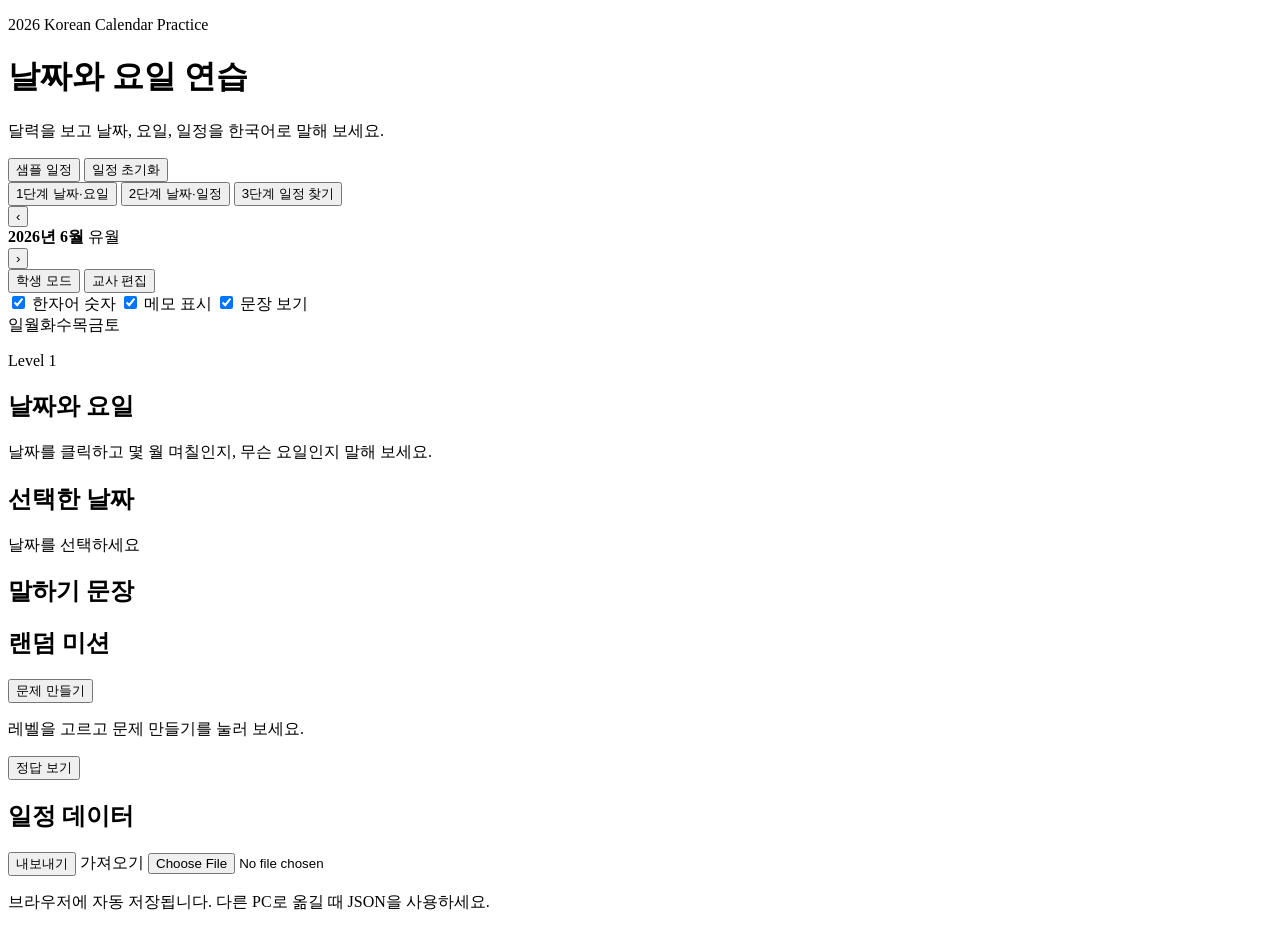
==== calendar-game.html @ 0b970871 "Add files via upload" ====
<!DOCTYPE html>
<html lang="ko">
<head>
  <meta charset="UTF-8" />
  <meta name="viewport" content="width=device-width, initial-scale=1.0" />
  <title>2026 한국어 일정 달력</title>
  <link rel="stylesheet" href="assets/css/calendar-game.css" />
</head>
<body>
  <div class="app-shell">
    <header class="app-header">
      <div>
        <p class="eyebrow">2026 Korean Calendar Practice</p>
        <h1>날짜와 요일 연습</h1>
        <p class="subtitle">달력을 보고 날짜, 요일, 일정을 한국어로 말해 보세요.</p>
      </div>
      <div class="header-actions">
        <button type="button" class="ghost-btn" id="loadSampleBtn">샘플 일정</button>
        <button type="button" class="danger-ghost-btn" id="clearNotesBtn">일정 초기화</button>
      </div>
    </header>

    <main class="layout-grid">
      <section class="calendar-panel" aria-label="2026년 달력">
        <div class="level-tabs" role="tablist" aria-label="레벨 선택">
          <button type="button" class="level-btn active" data-level="1">1단계 날짜·요일</button>
          <button type="button" class="level-btn" data-level="2">2단계 날짜·일정</button>
          <button type="button" class="level-btn" data-level="3">3단계 일정 찾기</button>
        </div>

        <div class="toolbar">
          <div class="month-controls">
            <button type="button" class="nav-btn" id="prevMonthBtn" aria-label="이전 달">‹</button>
            <div class="month-title">
              <strong id="monthLabel">2026년 6월</strong>
              <span id="monthReading">유월</span>
            </div>
            <button type="button" class="nav-btn" id="nextMonthBtn" aria-label="다음 달">›</button>
          </div>

          <div class="mode-controls">
            <button type="button" class="toggle-btn active" id="studentModeBtn">학생 모드</button>
            <button type="button" class="toggle-btn" id="teacherModeBtn">교사 편집</button>
          </div>
        </div>

        <div class="option-row" aria-label="보기 옵션">
          <label class="switch-label">
            <input type="checkbox" id="showReadingToggle" checked />
            <span>한자어 숫자</span>
          </label>
          <label class="switch-label">
            <input type="checkbox" id="showMemoToggle" checked />
            <span>메모 표시</span>
          </label>
          <label class="switch-label">
            <input type="checkbox" id="showAnswerToggle" checked />
            <span>문장 보기</span>
          </label>
        </div>

        <div class="weekday-row" aria-hidden="true">
          <span>일</span><span>월</span><span>화</span><span>수</span><span>목</span><span>금</span><span>토</span>
        </div>

        <div class="calendar-grid" id="calendarGrid"></div>
      </section>

      <aside class="side-panel" aria-label="연습 패널">
        <section class="info-card">
          <p class="panel-kicker" id="levelKicker">Level 1</p>
          <h2 id="levelTitle">날짜와 요일</h2>
          <p id="levelDescription">날짜를 클릭하고 몇 월 며칠인지, 무슨 요일인지 말해 보세요.</p>
        </section>

        <section class="selected-card">
          <h2>선택한 날짜</h2>
          <div class="date-big" id="selectedDateLabel">날짜를 선택하세요</div>
          <div class="date-reading" id="selectedDateReading"></div>
          <div class="note-view" id="selectedNoteView"></div>
        </section>

        <section class="sentence-card" id="sentenceCard">
          <h2>말하기 문장</h2>
          <div class="sentence-list" id="sentenceList"></div>
        </section>

        <section class="quiz-card">
          <div class="quiz-header">
            <h2>랜덤 미션</h2>
            <button type="button" class="primary-btn" id="randomQuizBtn">문제 만들기</button>
          </div>
          <div class="quiz-box" id="quizBox">
            <p class="muted">레벨을 고르고 문제 만들기를 눌러 보세요.</p>
          </div>
          <button type="button" class="answer-btn hidden" id="showQuizAnswerBtn">정답 보기</button>
          <div class="quiz-answer hidden" id="quizAnswer"></div>
        </section>

        <section class="data-card">
          <h2>일정 데이터</h2>
          <div class="data-actions">
            <button type="button" class="ghost-btn" id="exportBtn">내보내기</button>
            <label class="file-label">
              가져오기
              <input type="file" id="importInput" accept="application/json" />
            </label>
          </div>
          <p class="muted small">브라우저에 자동 저장됩니다. 다른 PC로 옮길 때 JSON을 사용하세요.</p>
        </section>
      </aside>
    </main>
  </div>

  <dialog class="note-dialog" id="noteDialog">
    <form method="dialog" class="note-form" id="noteForm">
      <div class="dialog-header">
        <div>
          <p class="panel-kicker">교사 편집</p>
          <h2 id="dialogDateLabel">일정 편집</h2>
        </div>
        <button type="button" class="icon-btn" id="closeDialogBtn" aria-label="닫기">×</button>
      </div>

      <label>
        달력에 짧게 보일 말
        <input type="text" id="shortMemoInput" placeholder="예: 학교, 병원, 친구" maxlength="12" />
      </label>

      <label>
        학생이 말할 문장
        <input type="text" id="memoInput" placeholder="예: 학교에 가요" maxlength="40" />
      </label>

      <label>
        아이콘
        <select id="iconInput">
          <option value="">없음</option>
          <option value="🏫">🏫 학교</option>
          <option value="🏢">🏢 회사</option>
          <option value="🏥">🏥 병원</option>
          <option value="🛒">🛒 마트</option>
          <option value="🎬">🎬 영화</option>
          <option value="👥">👥 친구</option>
          <option value="📚">📚 수업</option>
          <option value="✈️">✈️ 여행</option>
          <option value="☕">☕ 카페</option>
          <option value="🏠">🏠 집</option>
        </select>
      </label>

      <div class="dialog-actions">
        <button type="button" class="danger-ghost-btn" id="deleteNoteBtn">삭제</button>
        <div class="spacer"></div>
        <button type="button" class="ghost-btn" id="cancelDialogBtn">취소</button>
        <button type="submit" class="primary-btn">저장</button>
      </div>
    </form>
  </dialog>

  <script src="assets/js/calendar-game.js"></script>
</body>
</html>
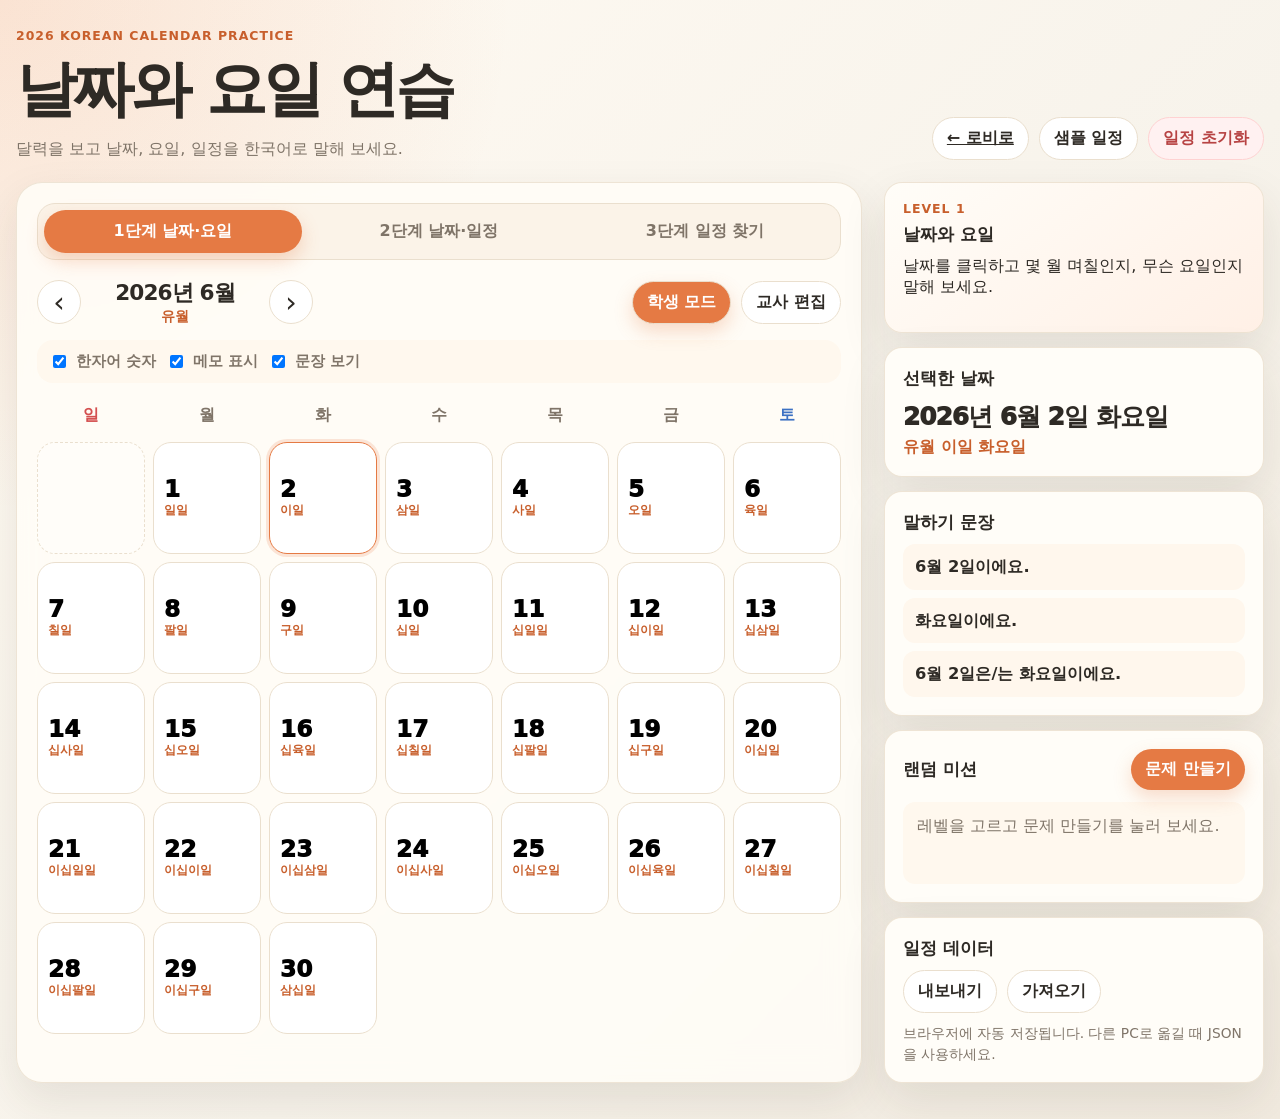
==== commit bcf718ea: "Update calendar-game.html" ====
--- a/calendar-game.html
+++ b/calendar-game.html
@@ -15,6 +15,7 @@
         <p class="subtitle">달력을 보고 날짜, 요일, 일정을 한국어로 말해 보세요.</p>
       </div>
       <div class="header-actions">
+        <a class="ghost-btn lobby-link" href="index.html">← 로비로</a>
         <button type="button" class="ghost-btn" id="loadSampleBtn">샘플 일정</button>
         <button type="button" class="danger-ghost-btn" id="clearNotesBtn">일정 초기화</button>
       </div>
--- a/assets/css/calendar-game.css
+++ b/assets/css/calendar-game.css
@@ -0,0 +1,650 @@
+:root {
+  --bg: #f7f3eb;
+  --panel: #fffdf8;
+  --panel-strong: #ffffff;
+  --ink: #2e2a25;
+  --muted: #7f7468;
+  --line: #eadfce;
+  --accent: #e57a44;
+  --accent-dark: #c85f2c;
+  --accent-soft: #fff0e6;
+  --blue-soft: #edf4ff;
+  --green-soft: #eff9ef;
+  --red-soft: #fff1f1;
+  --shadow: 0 18px 45px rgba(58, 45, 30, 0.1);
+  --radius-lg: 26px;
+  --radius-md: 18px;
+  --radius-sm: 12px;
+  --font: system-ui, -apple-system, BlinkMacSystemFont, "Segoe UI", sans-serif;
+}
+
+* {
+  box-sizing: border-box;
+}
+
+body {
+  margin: 0;
+  min-height: 100vh;
+  color: var(--ink);
+  font-family: var(--font);
+  background:
+    radial-gradient(circle at top left, rgba(229, 122, 68, 0.18), transparent 32rem),
+    linear-gradient(135deg, #fffaf2 0%, var(--bg) 58%, #f1eadf 100%);
+}
+
+button,
+input,
+select {
+  font: inherit;
+}
+
+button {
+  cursor: pointer;
+}
+
+.app-shell {
+  width: min(1440px, calc(100% - 32px));
+  margin: 0 auto;
+  padding: 28px 0 36px;
+}
+
+.app-header {
+  display: flex;
+  align-items: flex-end;
+  justify-content: space-between;
+  gap: 20px;
+  margin-bottom: 22px;
+}
+
+.eyebrow,
+.panel-kicker {
+  margin: 0 0 6px;
+  color: var(--accent-dark);
+  font-size: 0.78rem;
+  font-weight: 800;
+  letter-spacing: 0.08em;
+  text-transform: uppercase;
+}
+
+h1,
+h2,
+p {
+  margin-top: 0;
+}
+
+h1 {
+  margin-bottom: 8px;
+  font-size: clamp(2rem, 5vw, 3.8rem);
+  letter-spacing: -0.06em;
+}
+
+h2 {
+  margin-bottom: 10px;
+  font-size: 1.08rem;
+}
+
+.subtitle {
+  margin-bottom: 0;
+  color: var(--muted);
+  font-size: 1rem;
+}
+
+.header-actions,
+.data-actions,
+.dialog-actions,
+.mode-controls,
+.month-controls,
+.option-row,
+.quiz-header {
+  display: flex;
+  align-items: center;
+  gap: 10px;
+}
+
+.layout-grid {
+  display: grid;
+  grid-template-columns: minmax(0, 1fr) 380px;
+  gap: 22px;
+}
+
+.calendar-panel,
+.side-panel > section {
+  background: rgba(255, 253, 248, 0.88);
+  border: 1px solid rgba(234, 223, 206, 0.8);
+  box-shadow: var(--shadow);
+  backdrop-filter: blur(16px);
+}
+
+.calendar-panel {
+  padding: 20px;
+  border-radius: var(--radius-lg);
+}
+
+.side-panel {
+  display: flex;
+  flex-direction: column;
+  gap: 14px;
+}
+
+.side-panel > section {
+  padding: 18px;
+  border-radius: var(--radius-md);
+}
+
+.level-tabs {
+  display: grid;
+  grid-template-columns: repeat(3, 1fr);
+  gap: 8px;
+  margin-bottom: 18px;
+  padding: 6px;
+  border: 1px solid var(--line);
+  border-radius: 18px;
+  background: #fbf3e8;
+}
+
+.level-btn,
+.toggle-btn,
+.ghost-btn,
+.danger-ghost-btn,
+.primary-btn,
+.answer-btn,
+.file-label,
+.nav-btn,
+.icon-btn {
+  border: 0;
+  border-radius: 999px;
+  transition: transform 0.15s ease, background 0.15s ease, box-shadow 0.15s ease;
+}
+
+.level-btn {
+  padding: 11px 12px;
+  color: var(--muted);
+  background: transparent;
+  font-weight: 800;
+}
+
+.level-btn.active {
+  color: #fff;
+  background: var(--accent);
+  box-shadow: 0 8px 18px rgba(229, 122, 68, 0.28);
+}
+
+.toolbar {
+  display: flex;
+  align-items: center;
+  justify-content: space-between;
+  gap: 16px;
+  margin-bottom: 14px;
+}
+
+.month-controls {
+  min-width: 320px;
+}
+
+.nav-btn {
+  width: 44px;
+  height: 44px;
+  color: var(--ink);
+  background: #fff;
+  border: 1px solid var(--line);
+  font-size: 1.8rem;
+  line-height: 1;
+}
+
+.nav-btn:disabled {
+  cursor: not-allowed;
+  opacity: 0.35;
+}
+
+.month-title {
+  min-width: 168px;
+  text-align: center;
+}
+
+.month-title strong {
+  display: block;
+  font-size: 1.35rem;
+  letter-spacing: -0.04em;
+}
+
+.month-title span {
+  display: block;
+  color: var(--accent-dark);
+  font-size: 0.88rem;
+  font-weight: 800;
+}
+
+.toggle-btn,
+.ghost-btn,
+.danger-ghost-btn,
+.primary-btn,
+.answer-btn,
+.file-label {
+  padding: 10px 14px;
+  font-weight: 800;
+}
+
+.toggle-btn,
+.ghost-btn,
+.file-label {
+  color: var(--ink);
+  background: #fff;
+  border: 1px solid var(--line);
+}
+
+.toggle-btn.active,
+.primary-btn,
+.answer-btn {
+  color: #fff;
+  background: var(--accent);
+  box-shadow: 0 8px 18px rgba(229, 122, 68, 0.25);
+}
+
+.danger-ghost-btn {
+  color: #b74343;
+  background: var(--red-soft);
+  border: 1px solid #ffd2d2;
+}
+
+button:hover:not(:disabled),
+.file-label:hover {
+  transform: translateY(-1px);
+}
+
+.option-row {
+  flex-wrap: wrap;
+  margin-bottom: 14px;
+  padding: 12px;
+  border-radius: 16px;
+  background: #fff8ee;
+}
+
+.switch-label {
+  display: inline-flex;
+  align-items: center;
+  gap: 7px;
+  color: var(--muted);
+  font-size: 0.92rem;
+  font-weight: 800;
+}
+
+.weekday-row,
+.calendar-grid {
+  display: grid;
+  grid-template-columns: repeat(7, minmax(0, 1fr));
+  gap: 8px;
+}
+
+.weekday-row {
+  margin-bottom: 8px;
+}
+
+.weekday-row span {
+  padding: 8px 0;
+  color: var(--muted);
+  text-align: center;
+  font-weight: 900;
+}
+
+.weekday-row span:first-child {
+  color: #d45050;
+}
+
+.weekday-row span:last-child {
+  color: #3d71c3;
+}
+
+.day-cell {
+  position: relative;
+  min-height: 112px;
+  padding: 10px;
+  border: 1px solid var(--line);
+  border-radius: 18px;
+  background: var(--panel-strong);
+  text-align: left;
+  overflow: hidden;
+}
+
+.day-cell.empty {
+  background: rgba(255, 255, 255, 0.35);
+  border-style: dashed;
+  pointer-events: none;
+}
+
+.day-cell.selected {
+  border-color: var(--accent);
+  box-shadow: 0 0 0 3px rgba(229, 122, 68, 0.18);
+}
+
+.day-cell.has-note {
+  background: linear-gradient(180deg, #ffffff 0%, #fff8ef 100%);
+}
+
+.day-cell.today {
+  border-color: #68a96f;
+}
+
+.day-cell.today::after {
+  content: "오늘";
+  position: absolute;
+  top: 8px;
+  right: 8px;
+  padding: 3px 7px;
+  border-radius: 999px;
+  color: #287334;
+  background: var(--green-soft);
+  font-size: 0.72rem;
+  font-weight: 900;
+}
+
+.day-top {
+  display: flex;
+  flex-direction: column;
+  gap: 2px;
+}
+
+.day-number {
+  font-size: 1.45rem;
+  font-weight: 950;
+  line-height: 1;
+}
+
+.day-reading-small {
+  min-height: 1rem;
+  color: var(--accent-dark);
+  font-size: 0.78rem;
+  font-weight: 900;
+}
+
+.note-chip {
+  display: inline-flex;
+  align-items: center;
+  max-width: 100%;
+  gap: 4px;
+  margin-top: 16px;
+  padding: 6px 8px;
+  border-radius: 999px;
+  color: #52331e;
+  background: var(--accent-soft);
+  font-size: 0.84rem;
+  font-weight: 900;
+  white-space: nowrap;
+  overflow: hidden;
+  text-overflow: ellipsis;
+}
+
+.note-chip.icon-only {
+  width: 36px;
+  height: 36px;
+  justify-content: center;
+  border-radius: 50%;
+  font-size: 1.15rem;
+}
+
+.teacher-mode .day-cell:not(.empty) {
+  outline: 2px dashed transparent;
+}
+
+.teacher-mode .day-cell:not(.empty):hover {
+  outline-color: rgba(229, 122, 68, 0.45);
+}
+
+.info-card {
+  background: linear-gradient(145deg, #fffdf8 0%, #fff0e6 100%) !important;
+}
+
+.selected-card,
+.sentence-card,
+.quiz-card,
+.data-card {
+  background: var(--panel) !important;
+}
+
+.date-big {
+  font-size: 1.55rem;
+  font-weight: 950;
+  letter-spacing: -0.04em;
+}
+
+.date-reading {
+  margin-top: 4px;
+  color: var(--accent-dark);
+  font-weight: 900;
+}
+
+.note-view {
+  margin-top: 12px;
+  padding: 12px;
+  border-radius: var(--radius-sm);
+  background: var(--blue-soft);
+  color: #314768;
+  font-weight: 850;
+}
+
+.note-view:empty {
+  display: none;
+}
+
+.sentence-list {
+  display: flex;
+  flex-direction: column;
+  gap: 8px;
+}
+
+.sentence-item {
+  padding: 11px 12px;
+  border-radius: var(--radius-sm);
+  background: #fff7ed;
+  font-size: 1.02rem;
+  font-weight: 850;
+  line-height: 1.45;
+}
+
+.sentence-card.hidden-by-toggle .sentence-list {
+  display: none;
+}
+
+.quiz-header {
+  justify-content: space-between;
+  margin-bottom: 12px;
+}
+
+.quiz-header h2 {
+  margin-bottom: 0;
+}
+
+.quiz-box {
+  min-height: 82px;
+  padding: 14px;
+  border-radius: var(--radius-sm);
+  background: #fff8ee;
+}
+
+.quiz-question {
+  margin-bottom: 6px;
+  font-size: 1.08rem;
+  font-weight: 950;
+  line-height: 1.45;
+}
+
+.quiz-hint {
+  margin-bottom: 0;
+  color: var(--muted);
+  font-size: 0.9rem;
+}
+
+.quiz-answer {
+  margin-top: 10px;
+  padding: 12px;
+  border-radius: var(--radius-sm);
+  color: #2f6837;
+  background: var(--green-soft);
+  font-weight: 900;
+  line-height: 1.5;
+}
+
+.answer-btn {
+  width: 100%;
+  margin-top: 10px;
+}
+
+.muted {
+  color: var(--muted);
+}
+
+.small {
+  margin: 10px 0 0;
+  font-size: 0.86rem;
+  line-height: 1.5;
+}
+
+.file-label {
+  position: relative;
+  display: inline-flex;
+  overflow: hidden;
+}
+
+.file-label input {
+  position: absolute;
+  inset: 0;
+  opacity: 0;
+  cursor: pointer;
+}
+
+.note-dialog {
+  width: min(560px, calc(100% - 28px));
+  padding: 0;
+  border: 0;
+  border-radius: 24px;
+  box-shadow: 0 30px 80px rgba(0, 0, 0, 0.25);
+}
+
+.note-dialog::backdrop {
+  background: rgba(31, 25, 18, 0.45);
+  backdrop-filter: blur(3px);
+}
+
+.note-form {
+  display: flex;
+  flex-direction: column;
+  gap: 14px;
+  padding: 22px;
+  background: var(--panel);
+}
+
+.dialog-header {
+  display: flex;
+  justify-content: space-between;
+  gap: 14px;
+}
+
+.dialog-header h2 {
+  margin-bottom: 0;
+  font-size: 1.45rem;
+}
+
+.icon-btn {
+  width: 38px;
+  height: 38px;
+  background: #fff;
+  border: 1px solid var(--line);
+  font-size: 1.4rem;
+  line-height: 1;
+}
+
+.note-form label {
+  display: flex;
+  flex-direction: column;
+  gap: 7px;
+  color: var(--muted);
+  font-weight: 850;
+}
+
+.note-form input,
+.note-form select {
+  width: 100%;
+  padding: 13px 14px;
+  border: 1px solid var(--line);
+  border-radius: 14px;
+  color: var(--ink);
+  background: #fff;
+  font-weight: 800;
+}
+
+.spacer {
+  flex: 1;
+}
+
+.hidden {
+  display: none !important;
+}
+
+@media (max-width: 1080px) {
+  .layout-grid {
+    grid-template-columns: 1fr;
+  }
+
+  .side-panel {
+    display: grid;
+    grid-template-columns: repeat(2, minmax(0, 1fr));
+  }
+}
+
+@media (max-width: 760px) {
+  .app-shell {
+    width: min(100% - 18px, 100%);
+    padding-top: 14px;
+  }
+
+  .app-header,
+  .toolbar {
+    align-items: stretch;
+    flex-direction: column;
+  }
+
+  .header-actions,
+  .mode-controls,
+  .month-controls {
+    width: 100%;
+    justify-content: center;
+  }
+
+  .level-tabs {
+    grid-template-columns: 1fr;
+  }
+
+  .calendar-panel {
+    padding: 14px;
+    border-radius: 20px;
+  }
+
+  .weekday-row,
+  .calendar-grid {
+    gap: 5px;
+  }
+
+  .day-cell {
+    min-height: 86px;
+    padding: 7px;
+    border-radius: 13px;
+  }
+
+  .day-number {
+    font-size: 1.12rem;
+  }
+
+  .day-reading-small {
+    font-size: 0.66rem;
+  }
+
+  .note-chip {
+    max-width: 100%;
+    margin-top: 8px;
+    padding: 4px 5px;
+    font-size: 0.72rem;
+  }
+
+  .side-panel {
+    grid-template-columns: 1fr;
+  }
+}
